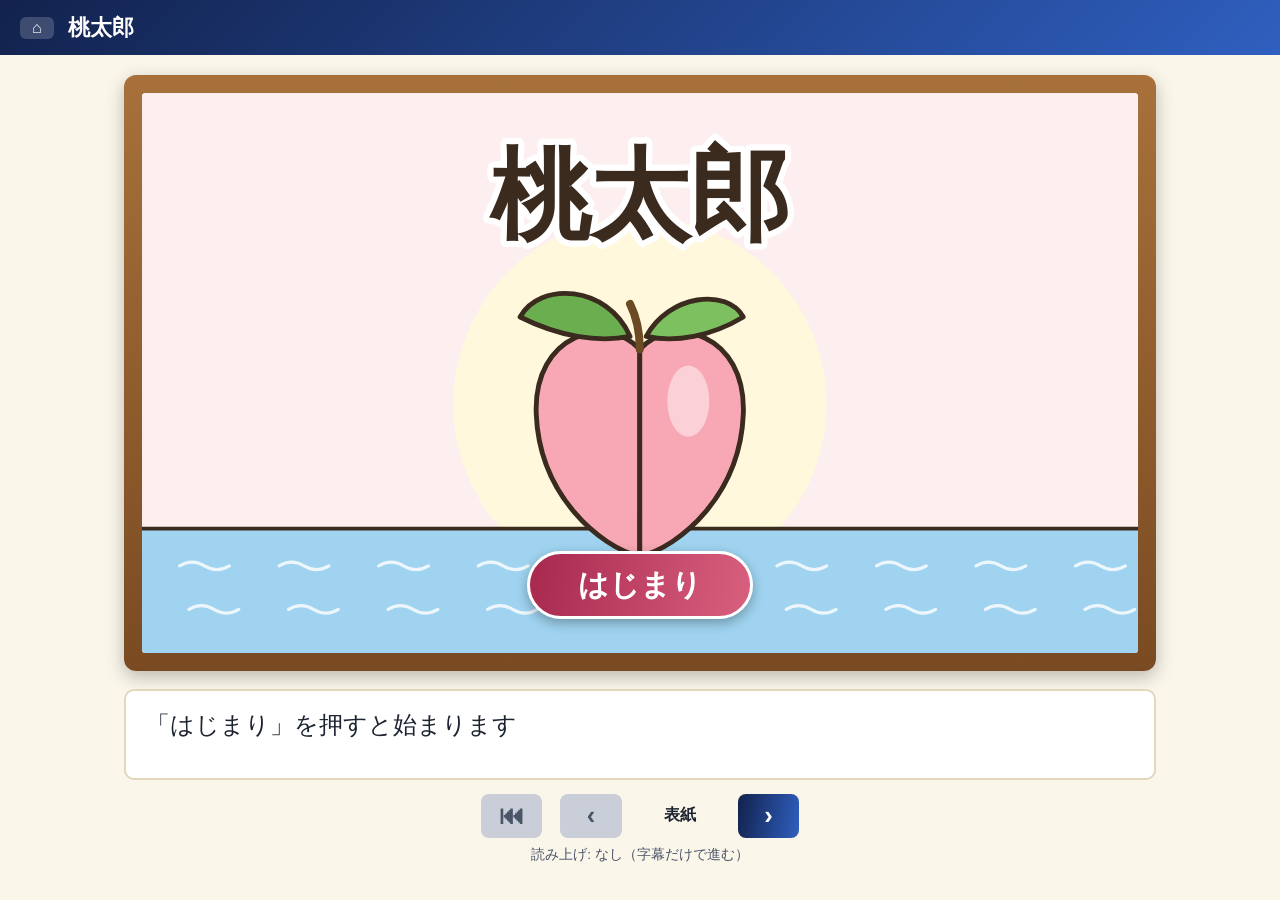
==== src/works/01-momotaro/index.html @ 00af8c21 "Web 紙芝居の共通の仕組みと作品「桃太郎」、テストを追加" ====
﻿<!DOCTYPE html>
<html lang="ja">
<head>
<meta charset="UTF-8">
<meta name="viewport" content="width=device-width, initial-scale=1">
<title>桃太郎</title>
<link rel="stylesheet" href="../../engine/kamishibai.css">
</head>
<body>
<script src="../../engine/speech.js"></script>
<script src="../../engine/player.js"></script>
<script src="story.js"></script>
<script>Kamishibai.start(STORY);</script>
</body>
</html>
---- src/engine/kamishibai.css ----
/* 紙芝居の舞台・字幕・操作（p261004-02） */
:root {
	--ks-ink: #1c2330;
	--ks-paper: #fbf6ea;
	--ks-navy1: #12224d;
	--ks-navy2: #2f5fbf;
	--ks-wood1: #7a4a22;
	--ks-wood2: #a8713b;
	--ks-pull: 700ms;	/* 紙を引き抜く時間。player.js の PULL_MS と揃える */
}
* { box-sizing: border-box; }
body {
	margin: 0;
	background: var(--ks-paper, #fbf6ea);
	color: var(--ks-ink, #1c2330);
	font-family: "Segoe UI", "Hiragino Kaku Gothic ProN", Meiryo, sans-serif;
}
.ks-header {
	display: flex;
	align-items: center;
	gap: 14px;
	padding: 12px 20px;
	background: linear-gradient(135deg, var(--ks-navy1, #12224d), var(--ks-navy2, #2f5fbf));
	color: #fff;
}
.ks-title {
	margin: 0;
	font-size: 1.4em;
	background: transparent;
	color: #fff;
}
.ks-back {
	display: inline-block;
	padding: 2px 12px;
	border-radius: 6px;
	background: rgba(255, 255, 255, 0.18);
	color: #fff;
	text-decoration: none;
	font-weight: 700;
}
/* 舞台・字幕・送りのボタンが 1 画面に収まるよう、幅を画面の高さからも抑える */
.ks-main {
	max-width: min(1240px, max(480px, calc((100vh - 340px) * 16 / 9 + 68px)));
	margin: 0 auto;
	padding: 20px 16px 30px;
}

/* 舞台: 木の枠の中に 16:9 の絵を重ねる */
.ks-frame {
	padding: 18px;
	border-radius: 12px;
	background: linear-gradient(180deg, var(--ks-wood2, #a8713b), var(--ks-wood1, #7a4a22));
	box-shadow: 0 6px 18px rgba(0, 0, 0, 0.25);
}
.ks-stage {
	position: relative;
	aspect-ratio: 16 / 9;
	overflow: hidden;
	border-radius: 4px;
	background: #fff;
	cursor: pointer;
}
.ks-card {
	position: absolute;
	inset: 0;
	background: #fff;
}
.ks-card svg {
	display: block;
	width: 100%;
	height: 100%;
}

/* 次へ: 今の絵を右へ引き抜く。前へ: 前の絵を右から差し込む */
.ks-card.is-pull {
	z-index: 2;
	box-shadow: -10px 0 16px rgba(0, 0, 0, 0.25);
	animation: ks-pull var(--ks-pull, 700ms) ease-in forwards;
}
.ks-card.is-insert {
	z-index: 2;
	box-shadow: -10px 0 16px rgba(0, 0, 0, 0.25);
	animation: ks-insert var(--ks-pull, 700ms) ease-out forwards;
}
@keyframes ks-pull {
	to { transform: translateX(105%); }
}
@keyframes ks-insert {
	from { transform: translateX(105%); }
	to { transform: translateX(0); }
}
@media (prefers-reduced-motion: reduce) {
	.ks-card.is-pull, .ks-card.is-insert { animation-duration: 1ms; }
}

.ks-start {
	position: absolute;
	left: 50%;
	bottom: 6%;
	z-index: 5;
	transform: translateX(-50%);
	padding: 0.35em 1.6em;
	border: 3px solid #fff;
	border-radius: 999px;
	background: linear-gradient(100deg, #a8284e, #d9607f);
	color: #fff;
	font: inherit;
	font-size: clamp(18px, 2.4vw, 30px);
	font-weight: 700;
	cursor: pointer;
	box-shadow: 0 4px 12px rgba(0, 0, 0, 0.3);
}
.ks-start[hidden] { display: none; }

/* 字幕と操作 */
.ks-caption {
	min-height: 3.8em;
	margin: 18px 0 0;
	padding: 14px 20px;
	border: 2px solid #e2d6bc;
	border-radius: 10px;
	background: #fff;
	color: var(--ks-ink, #1c2330);
	font-size: clamp(17px, 2vw, 24px);
	line-height: 1.7;
}
/* 読んでいる文に色を付け、読み終えた部分は薄くする */
.ks-caption .ks-now {
	background: #fdeef2;
	color: #a8284e;
	font-weight: 700;
}
.ks-caption .ks-said {
	background: transparent;
	color: #4a5568;
}
.ks-voice {
	margin: 8px 0 0;
	text-align: center;
	font-size: 0.85em;
	background: transparent;
	color: #4a5568;
}
.ks-voice select {
	font: inherit;
	padding: 1px 6px;
	border: 1px solid #c9ced8;
	border-radius: 6px;
	background: #fff;
	color: var(--ks-ink, #1c2330);
	cursor: pointer;
}
.ks-controls {
	display: flex;
	justify-content: center;
	align-items: center;
	gap: 18px;
	margin-top: 14px;
}
.ks-nav {
	width: 2.4em;
	height: 1.7em;
	border: none;
	border-radius: 8px;
	background: linear-gradient(100deg, var(--ks-navy1, #12224d), var(--ks-navy2, #2f5fbf));
	color: #fff;
	font: inherit;
	font-size: 1.6em;
	font-weight: 700;
	line-height: 1;
	cursor: pointer;
}
.ks-nav:disabled {
	background: #c9ced8;
	color: #4a5568;
	cursor: default;
}
.ks-page {
	min-width: 5em;
	text-align: center;
	font-weight: 700;
	background: transparent;
	color: var(--ks-ink, #1c2330);
}
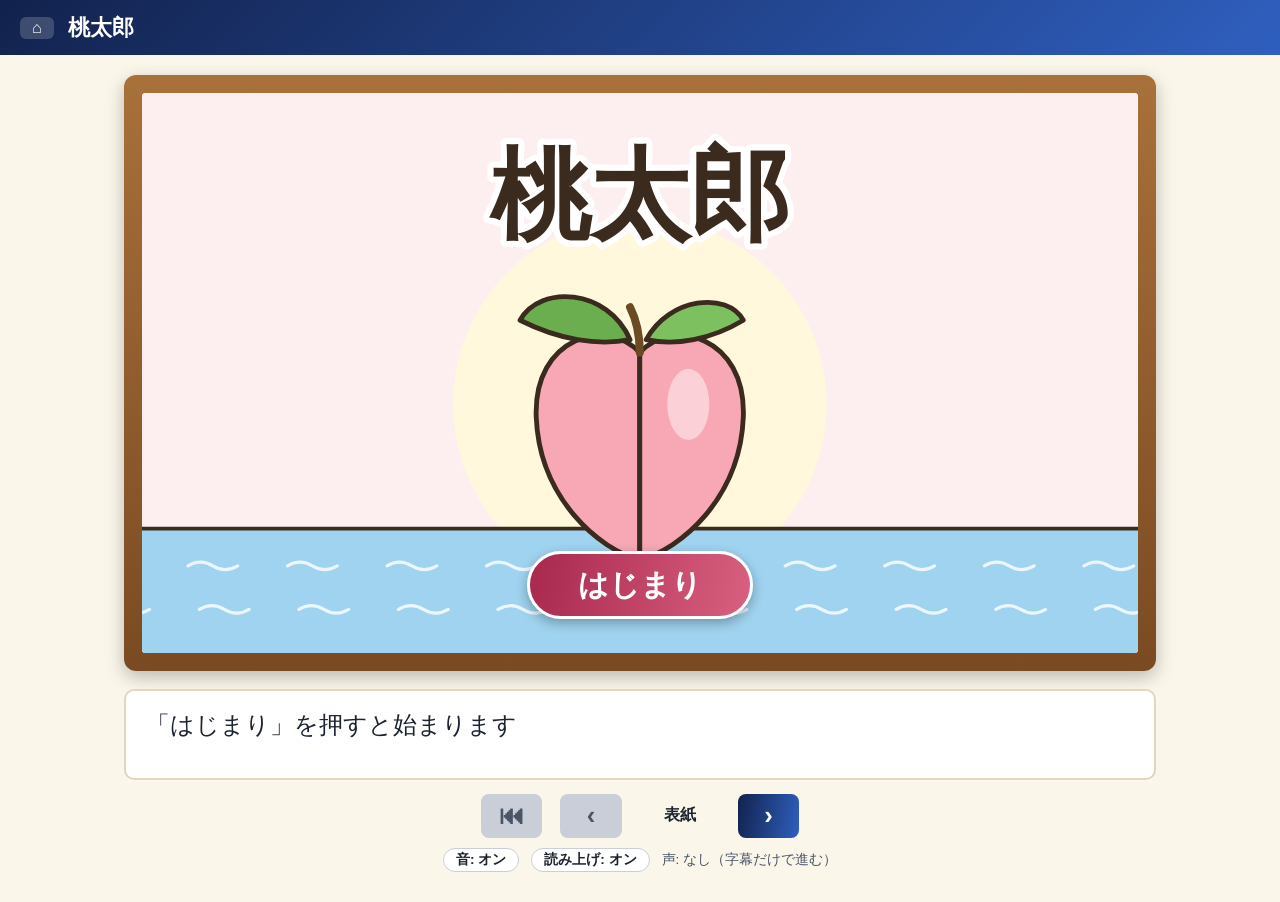
==== commit b87a1e51: "効果音と BGM、表紙に戻るボタン、声の一覧の表記、13 場面の描き直しなどを追加" ====
--- a/src/works/01-momotaro/index.html
+++ b/src/works/01-momotaro/index.html
@@ -8,6 +8,7 @@
 </head>
 <body>
 <script src="../../engine/speech.js"></script>
+<script src="../../engine/sound.js"></script>
 <script src="../../engine/player.js"></script>
 <script src="story.js"></script>
 <script>Kamishibai.start(STORY);</script>
--- a/src/engine/kamishibai.css
+++ b/src/engine/kamishibai.css
@@ -134,10 +134,31 @@
 	background: transparent;
 	color: #4a5568;
 }
+/* 「音」「読み上げ」のボタンと、読み上げの声 */
+.ks-options {
+	display: flex;
+	flex-wrap: wrap;
+	justify-content: center;
+	align-items: center;
+	gap: 8px 12px;
+	margin: 10px 0 0;
+	font-size: 0.85em;
+}
+.ks-toggle {
+	padding: 2px 12px;
+	border: 1px solid #c9ced8;
+	border-radius: 999px;
+	background: #fff;
+	color: var(--ks-ink, #1c2330);
+	font: inherit;
+	font-weight: 700;
+	cursor: pointer;
+}
+.ks-toggle[aria-pressed="false"] {
+	background: #eceff3;
+	color: #4a5568;
+}
 .ks-voice {
-	margin: 8px 0 0;
-	text-align: center;
-	font-size: 0.85em;
 	background: transparent;
 	color: #4a5568;
 }
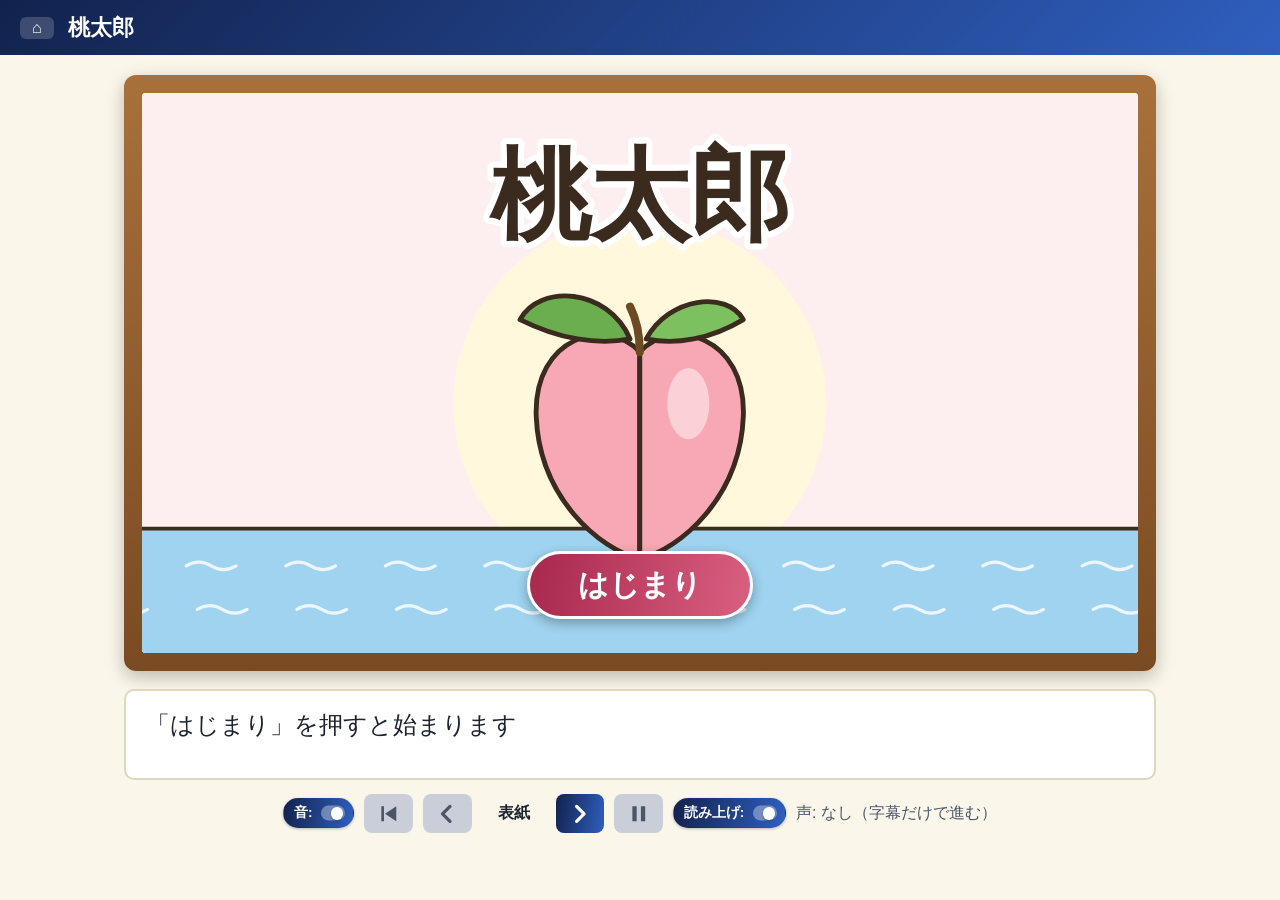
==== commit 0f7e7ec8: "事前生成の声を鳴らし、声の選択を sessionStorage のキー 1 つに残す。古い localStorage の値を消す（p261010-01・p261012-01） Co-Authored-" ====
--- a/src/works/01-momotaro/index.html
+++ b/src/works/01-momotaro/index.html
@@ -7,7 +7,10 @@
 <link rel="stylesheet" href="../../engine/kamishibai.css">
 </head>
 <body>
+<script src="../../engine/clear-old-storage.js"></script>
+<script src="voice.js"></script>
 <script src="../../engine/speech.js"></script>
+<script src="../../engine/recorded.js"></script>
 <script src="../../engine/sound.js"></script>
 <script src="../../engine/player.js"></script>
 <script src="story.js"></script>
--- a/src/engine/kamishibai.css
+++ b/src/engine/kamishibai.css
@@ -124,63 +124,114 @@
 	font-size: clamp(17px, 2vw, 24px);
 	line-height: 1.7;
 }
-/* 読んでいる文に色を付け、読み終えた部分は薄くする */
+/* 読んでいる句は、青の太字に薄い青の背景で強調する。読み終えた部分は薄くする */
 .ks-caption .ks-now {
-	background: #fdeef2;
-	color: #a8284e;
-	font-weight: 700;
+	background: #dcebff;
+	color: #0b4a9e;
+	font-weight: 700;
+	border-radius: 4px;
+	-webkit-box-decoration-break: clone;
+	box-decoration-break: clone;
 }
 .ks-caption .ks-said {
 	background: transparent;
 	color: #4a5568;
 }
-/* 「音」「読み上げ」のボタンと、読み上げの声 */
-.ks-options {
+/* 「音」「読み上げ」のスイッチ形のボタンと、読み上げの声。操作は 1 列に並べ、狭い画面では折り返す */
+.ks-toggle {
+	position: relative;
+	display: inline-flex;
+	align-items: center;
+	height: 2.2em;
+	padding: 0 3em 0 10px;	/* 右にスイッチ。「音: (  ●)」の形 */
+	border: 1px solid transparent;
+	border-radius: 999px;
+	background: linear-gradient(100deg, var(--ks-navy1, #12224d), var(--ks-navy2, #2f5fbf));
+	color: #fff;
+	font: inherit;
+	font-size: 0.85em;
+	font-weight: 700;
+	white-space: nowrap;
+	cursor: pointer;
+	box-shadow: 0 1px 3px rgba(18, 34, 77, 0.3);
+}
+/* スイッチの溝と、動く丸 */
+.ks-toggle::before {
+	content: "";
+	position: absolute;
+	right: 8px;
+	top: 50%;
+	width: 1.8em;
+	height: 1.1em;
+	transform: translateY(-50%);
+	border-radius: 999px;
+	background: rgba(255, 255, 255, 0.35);
+}
+.ks-toggle::after {
+	content: "";
+	position: absolute;
+	right: calc(8px + 2px);
+	top: 50%;
+	width: 0.9em;
+	height: 0.9em;
+	transform: translateY(-50%);
+	border-radius: 50%;
+	background: #fff;
+	box-shadow: 0 1px 2px rgba(0, 0, 0, 0.35);
+	transition: right 0.15s;
+}
+.ks-toggle[aria-pressed="false"] {
+	border-color: #c9ced8;
+	background: #fff;
+	color: #4a5568;
+	box-shadow: none;
+}
+.ks-toggle[aria-pressed="false"]::before {
+	background: #c9ced8;
+}
+.ks-toggle[aria-pressed="false"]::after {
+	right: calc(8px + 1.8em - 0.9em - 2px);
+}
+.ks-toggle:focus-visible, .ks-nav:focus-visible, .ks-voice select:focus-visible {
+	outline: 3px solid #f0a548;
+	outline-offset: 2px;
+}
+.ks-voice {
+	background: transparent;
+	color: #4a5568;
+}
+.ks-voice select {
+	max-width: 36em;
+	height: 2.2em;
+	font: inherit;
+	font-size: 0.85em;
+	padding: 0 8px;
+	border: 1px solid #c9ced8;
+	border-radius: 999px;
+	background: #fff;
+	color: var(--ks-ink, #1c2330);
+	cursor: pointer;
+}
+.ks-controls {
 	display: flex;
 	flex-wrap: wrap;
 	justify-content: center;
 	align-items: center;
-	gap: 8px 12px;
-	margin: 10px 0 0;
-	font-size: 0.85em;
-}
-.ks-toggle {
-	padding: 2px 12px;
-	border: 1px solid #c9ced8;
-	border-radius: 999px;
-	background: #fff;
-	color: var(--ks-ink, #1c2330);
-	font: inherit;
-	font-weight: 700;
-	cursor: pointer;
-}
-.ks-toggle[aria-pressed="false"] {
-	background: #eceff3;
-	color: #4a5568;
-}
-.ks-voice {
-	background: transparent;
-	color: #4a5568;
-}
-.ks-voice select {
-	font: inherit;
-	padding: 1px 6px;
-	border: 1px solid #c9ced8;
-	border-radius: 6px;
-	background: #fff;
-	color: var(--ks-ink, #1c2330);
-	cursor: pointer;
-}
-.ks-controls {
-	display: flex;
+	gap: 8px 10px;
+	margin-top: 14px;
+	/* 絵の幅（高さに合わせて決まる）より広く取り、広い画面では 1 行に収める。狭い画面では折り返す */
+	position: relative;
+	left: 50%;
+	width: min(1500px, calc(100vw - 32px));
+	transform: translateX(-50%);
+}
+.ks-nav {
+	display: inline-flex;
+	align-items: center;
 	justify-content: center;
-	align-items: center;
-	gap: 18px;
-	margin-top: 14px;
-}
-.ks-nav {
-	width: 2.4em;
-	height: 1.7em;
+	padding: 0;
+	width: 1.9em;
+	height: 1.5em;
 	border: none;
 	border-radius: 8px;
 	background: linear-gradient(100deg, var(--ks-navy1, #12224d), var(--ks-navy2, #2f5fbf));
@@ -197,7 +248,7 @@
 	cursor: default;
 }
 .ks-page {
-	min-width: 5em;
+	min-width: 4em;
 	text-align: center;
 	font-weight: 700;
 	background: transparent;
